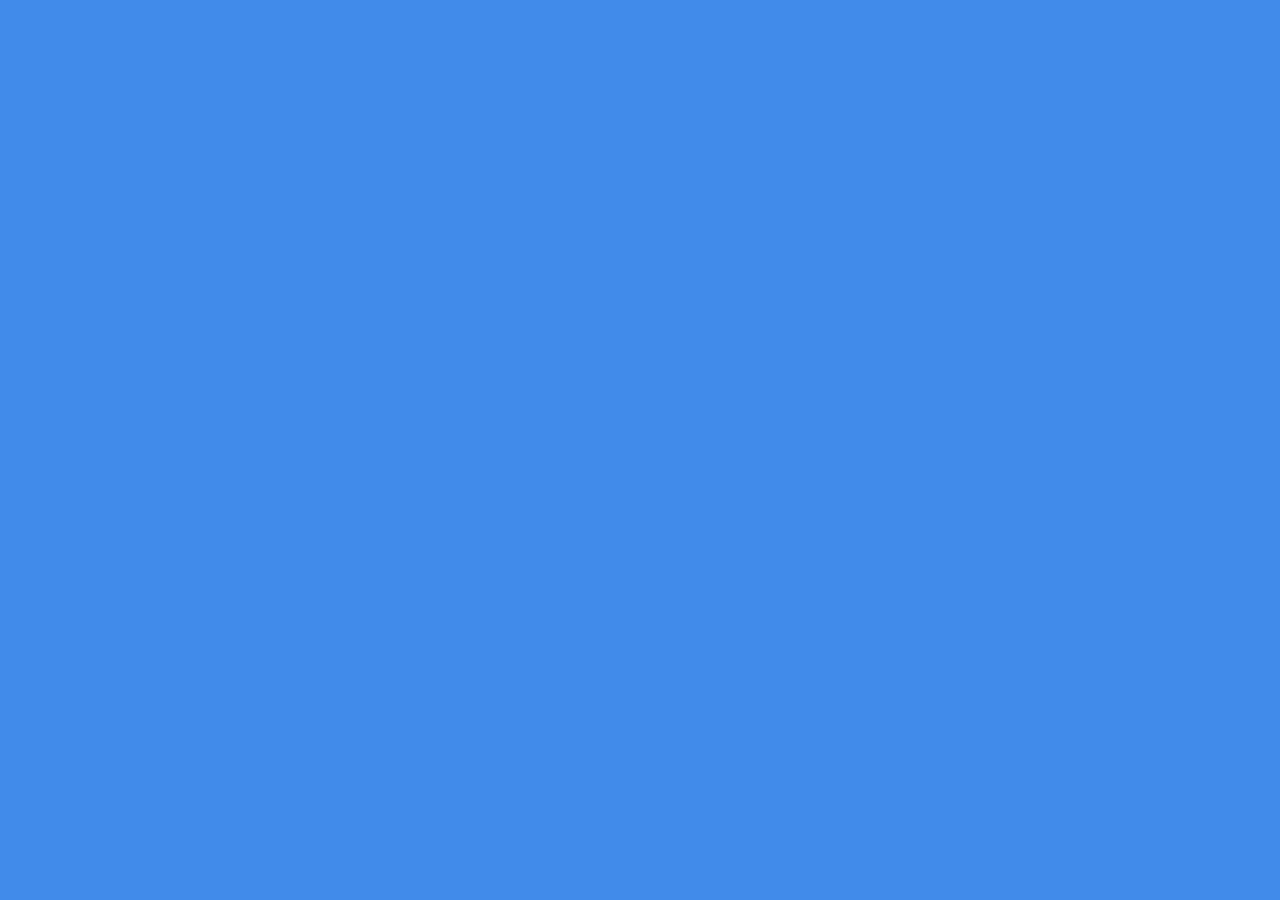
==== home.html @ 4b9641bd "add - inicio da home" ====
<html lang="en">
<head>
    <meta charset="UTF-8">
    <meta name="viewport" content="width=device-width, initial-scale=1.0">
    <link rel="stylesheet" href="style.css">
    <title>Mega man</title>
</head>
<body>
    
</body>
</html>
---- style.css ----
.cabeca{
    width: 50px;
    height: 50px;
}
.center{
    align-content: center;
}

body{
    background-color: rgb(65, 139, 235);
}
.white{
    padding: 5px;
    background-color: aliceblue;
    border-radius: 5px;
}
.flex_end{
   justify-content: end;
}
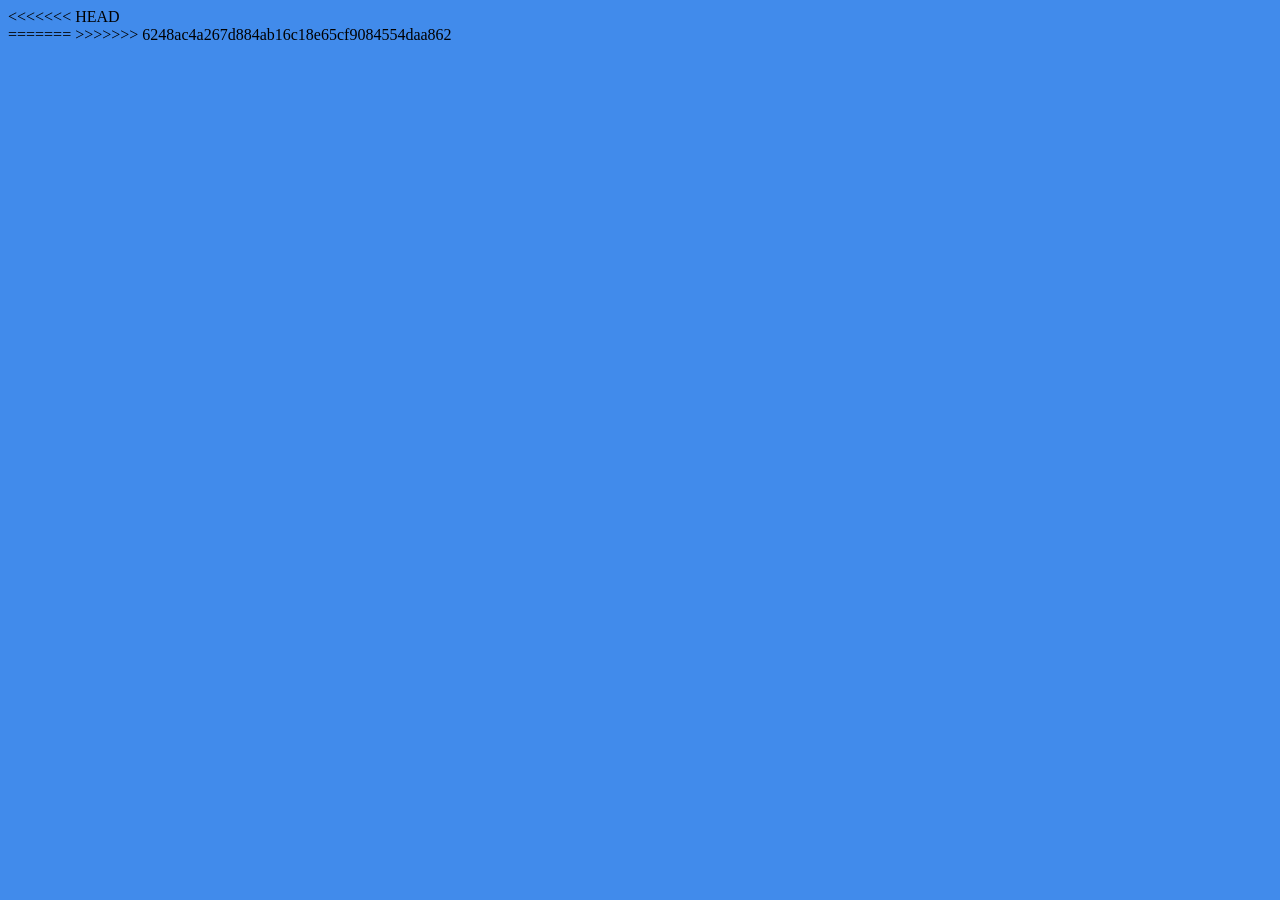
==== commit 73ddbb99: "Merge branch 'main' of https://github.com/Lucas-Vieira-Pedroso/SA" ====
--- a/home.html
+++ b/home.html
@@ -2,10 +2,30 @@
 <head>
     <meta charset="UTF-8">
     <meta name="viewport" content="width=device-width, initial-scale=1.0">
+<<<<<<< HEAD
+    <title>Document</title>
+    <link rel="stylesheet" href="style.css">
+</head>
+<body>
+    <header>
+
+    </header>
+
+    <main>
+
+    </main>
+
+    <footer>
+
+    </footer>
+    <script src="script.js"></script>
+</body> 
+=======
     <link rel="stylesheet" href="style.css">
     <title>Mega man</title>
 </head>
 <body>
     
 </body>
+>>>>>>> 6248ac4a267d884ab16c18e65cf9084554daa862
 </html>
--- a/style.css
+++ b/style.css
@@ -3,17 +3,26 @@
     height: 50px;
 }
 .center{
-    align-content: center;
+    justify-items: center;
 }
 
 body{
     background-color: rgb(65, 139, 235);
 }
 .white{
-    padding: 5px;
-    background-color: aliceblue;
-    border-radius: 5px;
+    padding: 50px;
+    background-color: rgb(28, 68, 119);
+    border-radius: 10px;
+    margin-inline-start: 720px;
+    margin-inline-end: 720px;
 }
 .flex_end{
    justify-content: end;
 }
+.linha{
+    color: white;
+    justify-items: center;
+}
+.padding{
+    padding: 30px;
+}
--- a/style.css
+++ b/style.css
@@ -3,17 +3,26 @@
     height: 50px;
 }
 .center{
-    align-content: center;
+    justify-items: center;
 }
 
 body{
     background-color: rgb(65, 139, 235);
 }
 .white{
-    padding: 5px;
-    background-color: aliceblue;
-    border-radius: 5px;
+    padding: 50px;
+    background-color: rgb(28, 68, 119);
+    border-radius: 10px;
+    margin-inline-start: 720px;
+    margin-inline-end: 720px;
 }
 .flex_end{
    justify-content: end;
 }
+.linha{
+    color: white;
+    justify-items: center;
+}
+.padding{
+    padding: 30px;
+}
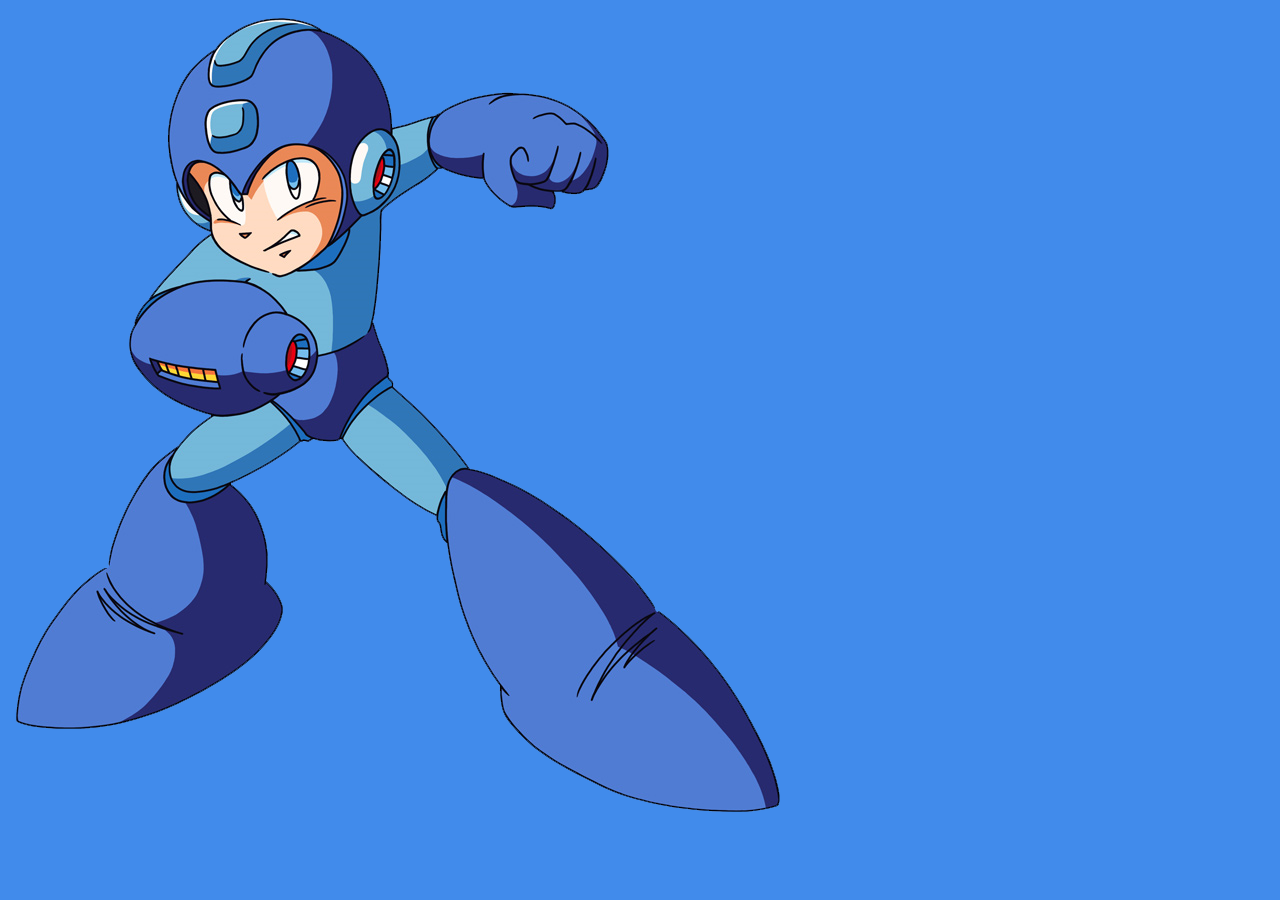
==== commit 7dbd5985: "add - Coloquei uma imagem" ====
--- a/home.html
+++ b/home.html
@@ -2,30 +2,22 @@
 <head>
     <meta charset="UTF-8">
     <meta name="viewport" content="width=device-width, initial-scale=1.0">
-<<<<<<< HEAD
-    <title>Document</title>
-    <link rel="stylesheet" href="style.css">
-</head>
-<body>
-    <header>
-
-    </header>
-
-    <main>
-
-    </main>
-
-    <footer>
-
-    </footer>
-    <script src="script.js"></script>
-</body> 
-=======
     <link rel="stylesheet" href="style.css">
     <title>Mega man</title>
 </head>
 <body>
-    
+    <header>
+        <nav>
+
+        </nav>
+    </header>
+
+    <main>
+        <div class="position-absolute top-0 start-50 translate-middle">
+        <img src="assets/Mega_Man.png" alt="">
+        </div>
+    </main>
+
+    <footer></footer>
 </body>
->>>>>>> 6248ac4a267d884ab16c18e65cf9084554daa862
 </html>
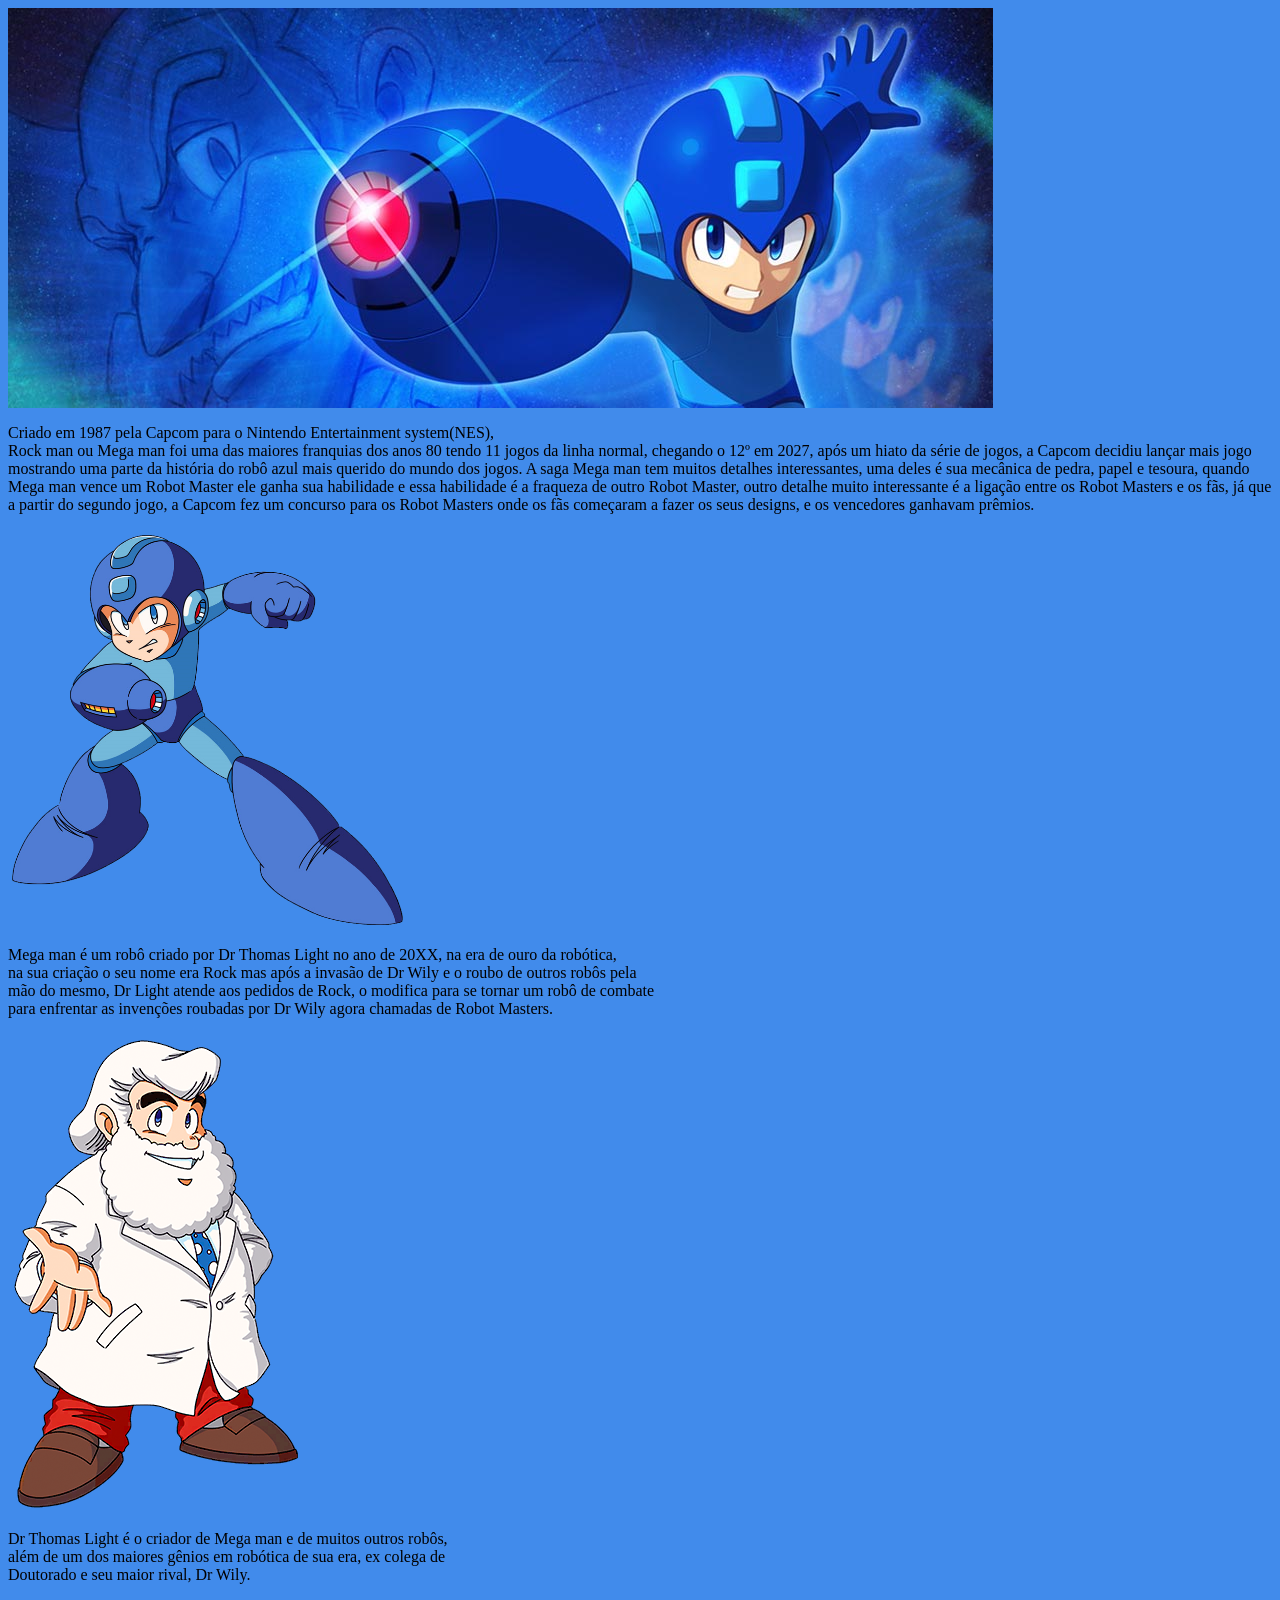
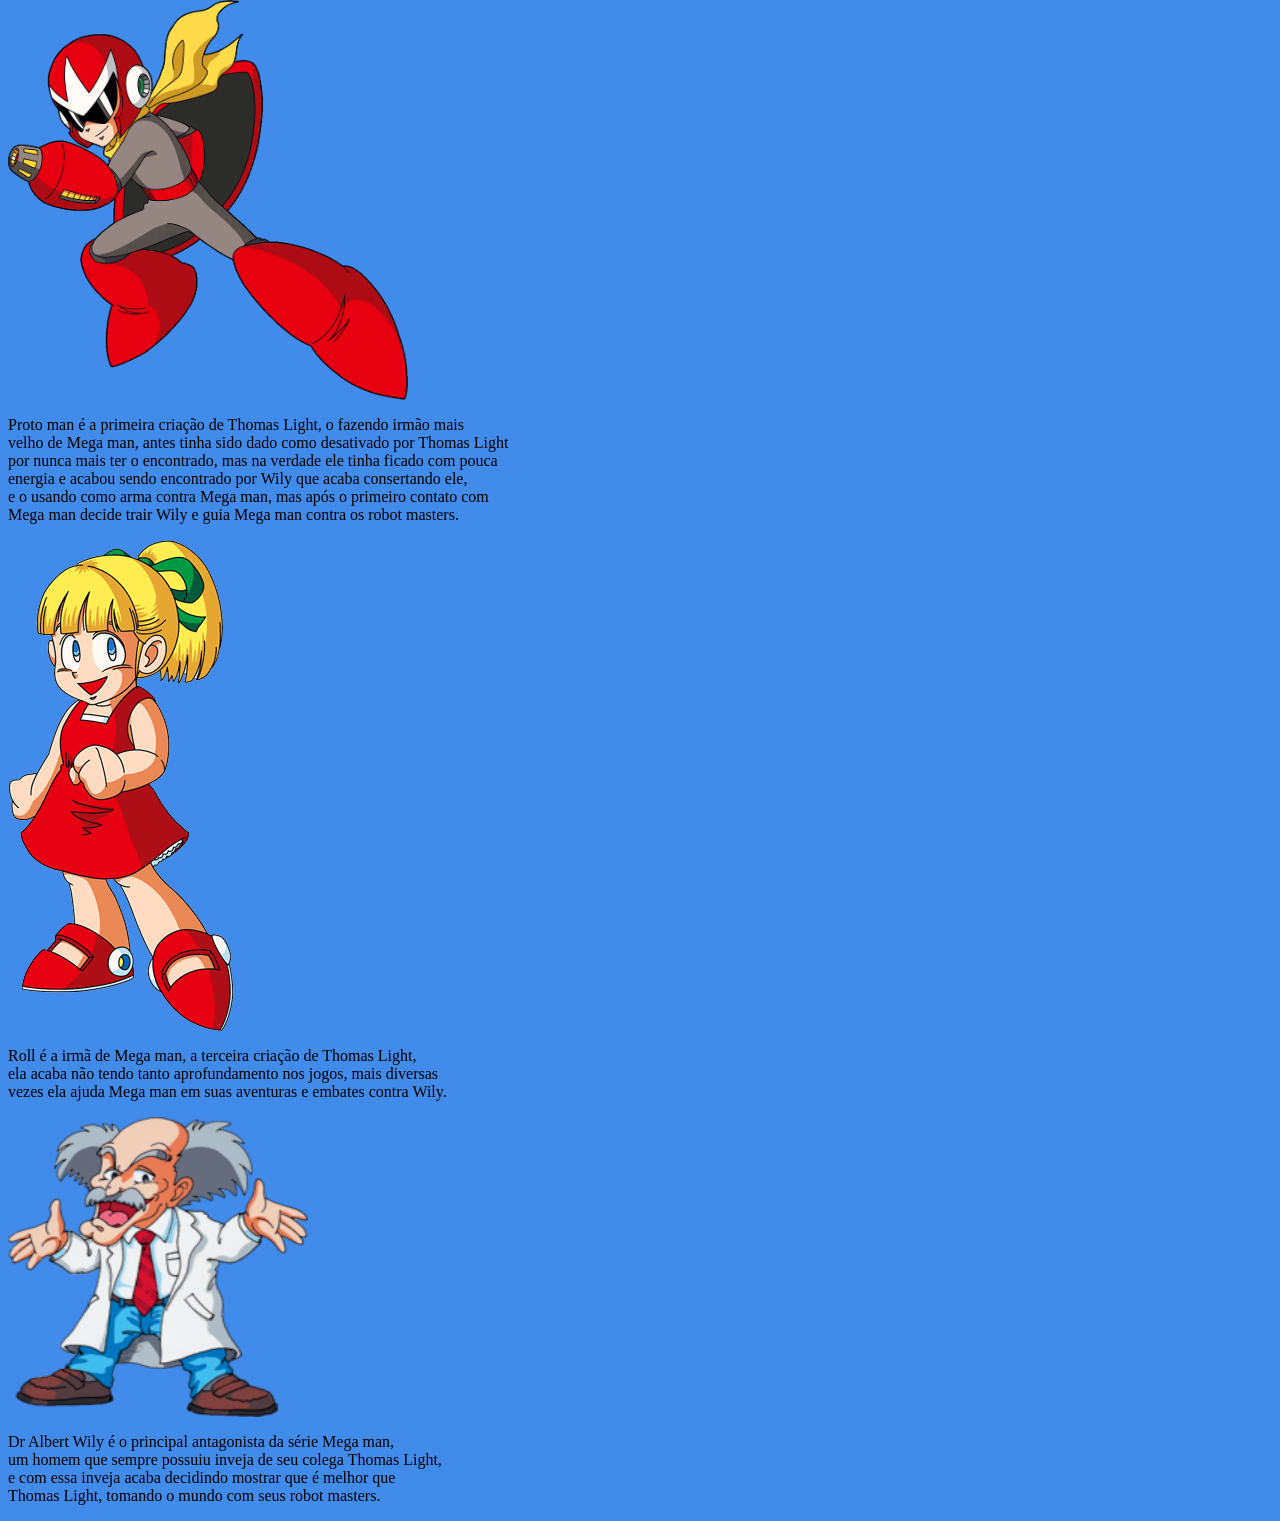
==== commit 3523ebec: "add- Adicionei as imagens e as discrições" ====
--- a/home.html
+++ b/home.html
@@ -13,9 +13,68 @@
     </header>
 
     <main>
-        <div class="position-absolute top-0 start-50 translate-middle">
-        <img src="assets/Mega_Man.png" alt="">
+
+        <div>
+            <img src="assets/imagem_m.png">
+            <p>Criado em 1987 pela Capcom para o Nintendo Entertainment system(NES),<br>
+                 Rock man ou Mega man foi uma das maiores franquias dos anos 80 tendo
+                  11 jogos da linha normal, chegando o 12º em 2027, após um hiato da série
+                   de jogos, a Capcom decidiu lançar mais jogo mostrando uma parte da
+                    história do robô azul mais querido do mundo dos jogos.
+                    A saga Mega man tem muitos detalhes interessantes, uma deles é sua
+                    mecânica de pedra, papel e tesoura, quando Mega man vence um Robot Master
+                    ele ganha sua habilidade e essa habilidade é a fraqueza de outro Robot Master,
+                     outro detalhe muito interessante é a ligação entre os Robot Masters e os fãs,
+                      já que a partir do segundo jogo, a Capcom fez um concurso para os Robot Masters
+                       onde os fãs começaram a fazer os seus designs, e os vencedores ganhavam prêmios.  
+
+</p>
         </div>
+
+        <div>
+        <img src="assets/Mega_Man.png" alt="" height="400 px" width="400px">
+        <p> Mega man é um robô criado por Dr Thomas Light no ano de 20XX, na era de ouro da robótica,<br>
+            na sua criação o seu nome era Rock mas após a invasão de Dr Wily e o roubo de outros robôs pela<br>
+            mão do mesmo, Dr Light atende aos pedidos de Rock, o modifica para se tornar um robô de combate<br>
+            para enfrentar as invenções roubadas por Dr Wily agora chamadas de Robot Masters.
+
+</p>
+        </div>
+
+        <div>
+            <img src="assets/Dr_light.png" alt="">
+            <p>Dr Thomas Light é o criador de Mega man e de muitos outros robôs,<br>
+                 além de um dos maiores gênios em robótica de sua era, ex colega de<br>
+                 Doutorado e seu maior rival, Dr Wily.
+</p>
+        </div>
+        
+        <div>
+            <img src="assets/Proto_man.png" alt="" height="400px" width="400px">
+            <p>Proto man é a primeira criação de Thomas Light, o fazendo irmão mais<br>
+                 velho de Mega man, antes tinha sido dado como desativado por Thomas Light<br>
+                  por nunca mais ter o encontrado, mas na verdade ele tinha ficado com pouca<br>
+                   energia e acabou sendo encontrado por Wily que acaba consertando ele,<br>
+                    e o usando como arma contra Mega man, mas após o primeiro contato com<br>
+                     Mega man decide trair Wily e guia Mega man contra os robot masters.</p>
+        </div>
+
+        <div>
+            <img src="assets/roll_png.png">
+            <p>Roll é a irmã de Mega man, a terceira criação de Thomas Light,<br>
+                 ela acaba não tendo tanto aprofundamento nos jogos, mais diversas<br>
+                  vezes ela ajuda Mega man em suas aventuras e embates contra Wily. </p>
+        </div>
+
+        <div>
+            <img src="assets/Dr_wily.png" alt="" height="300px" width="300px">
+            <p>Dr Albert Wily é o principal antagonista da série Mega man,<br>
+                 um homem que sempre possuiu inveja de seu colega Thomas Light,<br>
+                  e com essa inveja acaba decidindo mostrar que é melhor que<br>
+                   Thomas Light, tomando o mundo com seus robot masters.
+</p>
+        </div>
+
     </main>
 
     <footer></footer>
--- a/style.css
+++ b/style.css
@@ -25,4 +25,5 @@
 }
 .padding{
     padding: 30px;
-}+}
+
